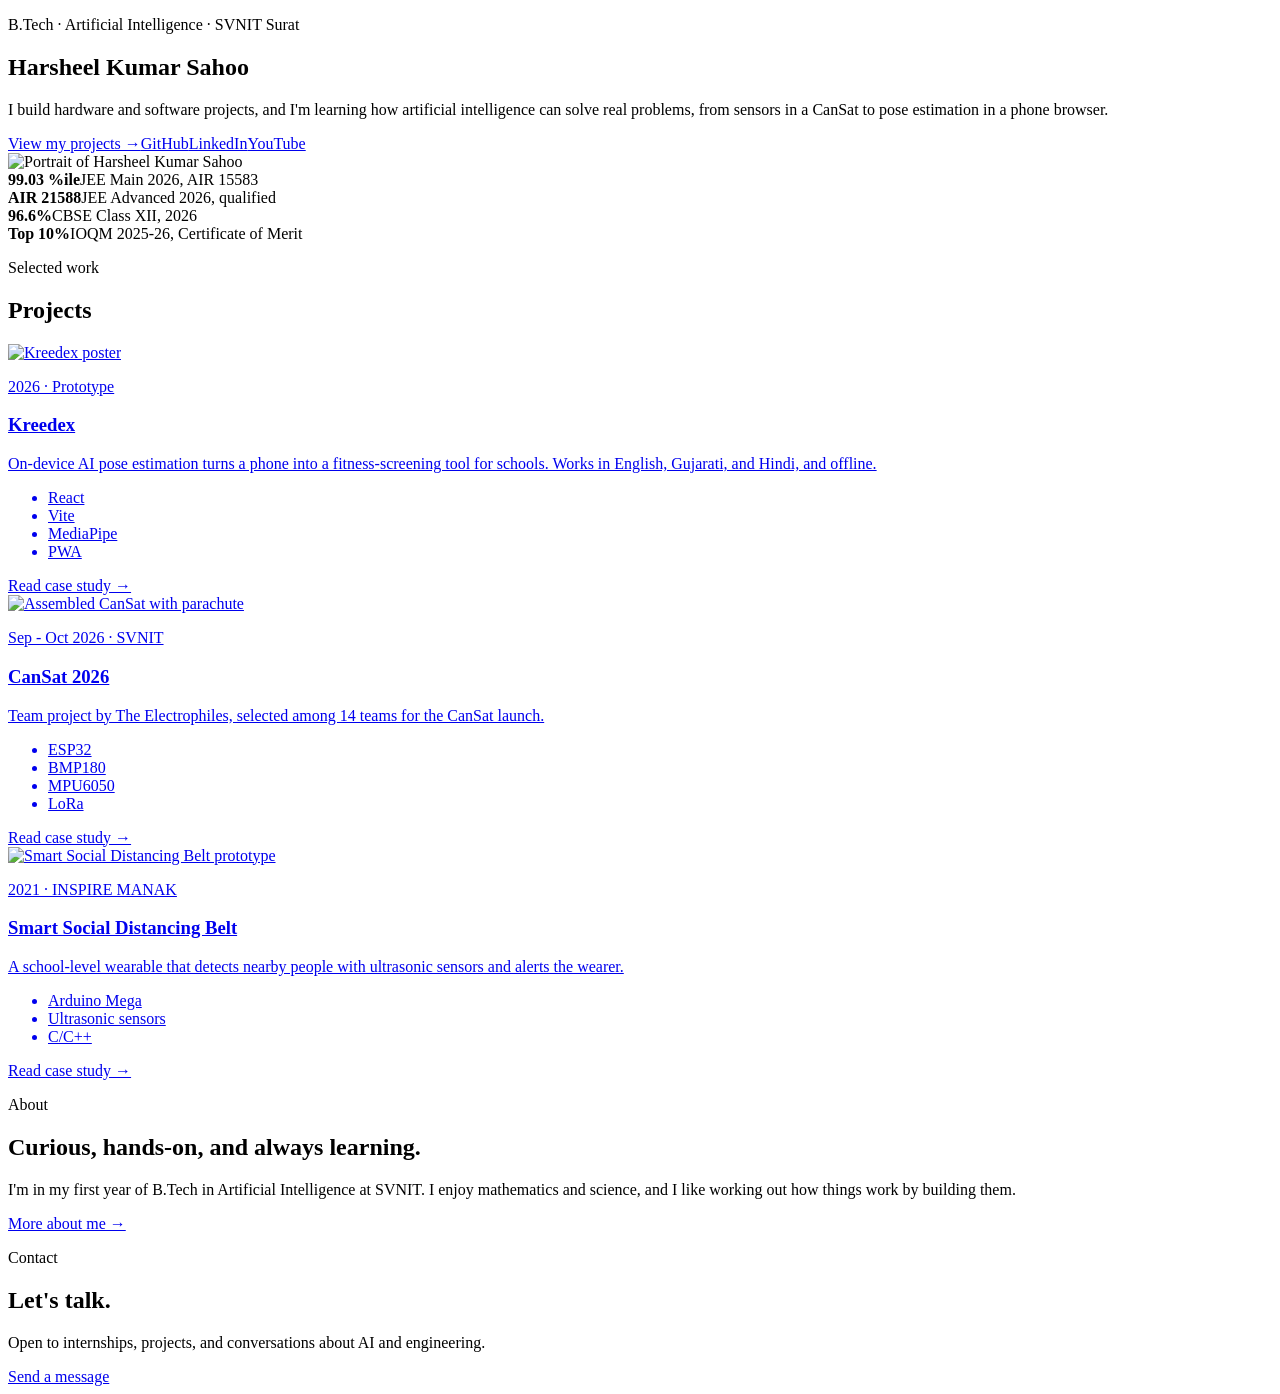
==== index.html @ 99842bb4 "Add files via upload" ====
<!DOCTYPE html>
<html lang="en" data-root="">
<head>
<meta charset="utf-8">
<meta name="viewport" content="width=device-width, initial-scale=1">
<title>Harsheel Kumar Sahoo | AI Engineering Student at SVNIT Surat</title>
<meta name="description" content="Harsheel Kumar Sahoo is a B.Tech Artificial Intelligence student at SVNIT Surat, building hardware and software projects like Kreedex and a CanSat.">
<script type="application/ld+json">{"@context":"https://schema.org","@type":"Person","name":"Harsheel Kumar Sahoo","jobTitle":"B.Tech Artificial Intelligence student","alumniOf":"Sardar Vallabhbhai National Institute of Technology, Surat","sameAs":["https://www.linkedin.com/in/harsheel-kumar-sahoo/","https://github.com/Harsheel-Kumar-Sahoo/","https://www.youtube.com/@harsheelkumarsahoo"]}</script>
<meta name="google-site-verification" content="eUpLSMV9vsDy93OQB8FPY5m4oqE42VmDEpT5PQk1D4w">
<meta property="og:title" content="Harsheel Kumar Sahoo | AI Engineering Student at SVNIT Surat">
<meta property="og:description" content="Harsheel Kumar Sahoo is a B.Tech Artificial Intelligence student at SVNIT Surat, building hardware and software projects like Kreedex and a CanSat.">
<link rel="icon" type="image/png" href="favicon.png">
<link rel="preconnect" href="https://fonts.googleapis.com"><link rel="preconnect" href="https://fonts.gstatic.com" crossorigin>
<link href="https://fonts.googleapis.com/css2?family=Fraunces:opsz,wght@9..144,400;9..144,600;9..144,700&family=Source+Serif+4:ital,opsz,wght@0,8..60,400;0,8..60,600;1,8..60,400&display=swap" rel="stylesheet">
<link rel="stylesheet" href="assets/css/style.css">
<script src="assets/js/site.js"></script>
</head>
<body>
<header id="site-header" class="site"></header>
<main class="wrap">
<section class="hero"><div><p class="eyebrow">B.Tech · Artificial Intelligence · SVNIT Surat</p><h1>Harsheel Kumar Sahoo</h1>
<p class="lead">I build hardware and software projects, and I'm learning how artificial intelligence can solve real problems, from sensors in a CanSat to pose estimation in a phone browser.</p>
<div class="row"><a class="btn primary" href="projects.html">View my projects →</a><a class="btn" href="https://github.com/Harsheel-Kumar-Sahoo/" target="_blank" rel="noopener" data-icon="github">GitHub</a><a class="btn" href="https://www.linkedin.com/in/harsheel-kumar-sahoo/" target="_blank" rel="noopener" data-icon="linkedin">LinkedIn</a><a class="btn" href="https://www.youtube.com/@harsheelkumarsahoo" target="_blank" rel="noopener" data-icon="youtube">YouTube</a></div></div>
<div class="portrait"><img src="assets/img/harsheel.webp" alt="Portrait of Harsheel Kumar Sahoo" width="900" height="1200" fetchpriority="high"></div></section>
<section class="s reveal"><div class="stats"><div class="stat"><b>99.03 %ile</b><span>JEE Main 2026, AIR 15583</span></div><div class="stat"><b>AIR 21588</b><span>JEE Advanced 2026, qualified</span></div><div class="stat"><b>96.6%</b><span>CBSE Class XII, 2026</span></div><div class="stat"><b>Top 10%</b><span>IOQM 2025-26, Certificate of Merit</span></div></div></section>
<section class="s"><p class="eyebrow">Selected work</p><h2>Projects</h2><div class="grid"><a class="card reveal" href="projects/kreedex.html"><img src="assets/img/kreedex-poster.webp" alt="Kreedex poster" loading="lazy" width="1400" height="933"><div class="card-b"><p class="eyebrow">2026 · Prototype</p><h3>Kreedex</h3><p>On-device AI pose estimation turns a phone into a fitness-screening tool for schools. Works in English, Gujarati, and Hindi, and offline.</p><ul class="chips"><li>React</li><li>Vite</li><li>MediaPipe</li><li>PWA</li></ul><span class="more">Read case study →</span></div></a><a class="card reveal" href="projects/cansat.html"><img src="assets/img/cansat-1.webp" alt="Assembled CanSat with parachute" loading="lazy" width="960" height="1280"><div class="card-b"><p class="eyebrow">Sep - Oct 2026 · SVNIT</p><h3>CanSat 2026</h3><p>Team project by The Electrophiles, selected among 14 teams for the CanSat launch.</p><ul class="chips"><li>ESP32</li><li>BMP180</li><li>MPU6050</li><li>LoRa</li></ul><span class="more">Read case study →</span></div></a><a class="card reveal" href="projects/distancing-belt.html"><img src="assets/img/distancing-belt.webp" alt="Smart Social Distancing Belt prototype" loading="lazy" width="1200" height="1200"><div class="card-b"><p class="eyebrow">2021 · INSPIRE MANAK</p><h3>Smart Social Distancing Belt</h3><p>A school-level wearable that detects nearby people with ultrasonic sensors and alerts the wearer.</p><ul class="chips"><li>Arduino Mega</li><li>Ultrasonic sensors</li><li>C/C++</li></ul><span class="more">Read case study →</span></div></a></div></section>
<section class="s split reveal"><div><p class="eyebrow">About</p><h2>Curious, hands-on, and always learning.</h2></div><div class="prose"><p>I'm in my first year of B.Tech in Artificial Intelligence at SVNIT. I enjoy mathematics and science, and I like working out how things work by building them.</p><a class="btn" href="about.html">More about me →</a></div></section>
<section class="s reveal"><p class="eyebrow">Contact</p><h2>Let's talk.</h2><p class="lead">Open to internships, projects, and conversations about AI and engineering.</p><div class="row"><a class="btn primary" href="contact.html" data-icon="mail">Send a message</a></div></section>
</main>
<footer id="site-footer" class="foot"></footer>
</body>
</html>
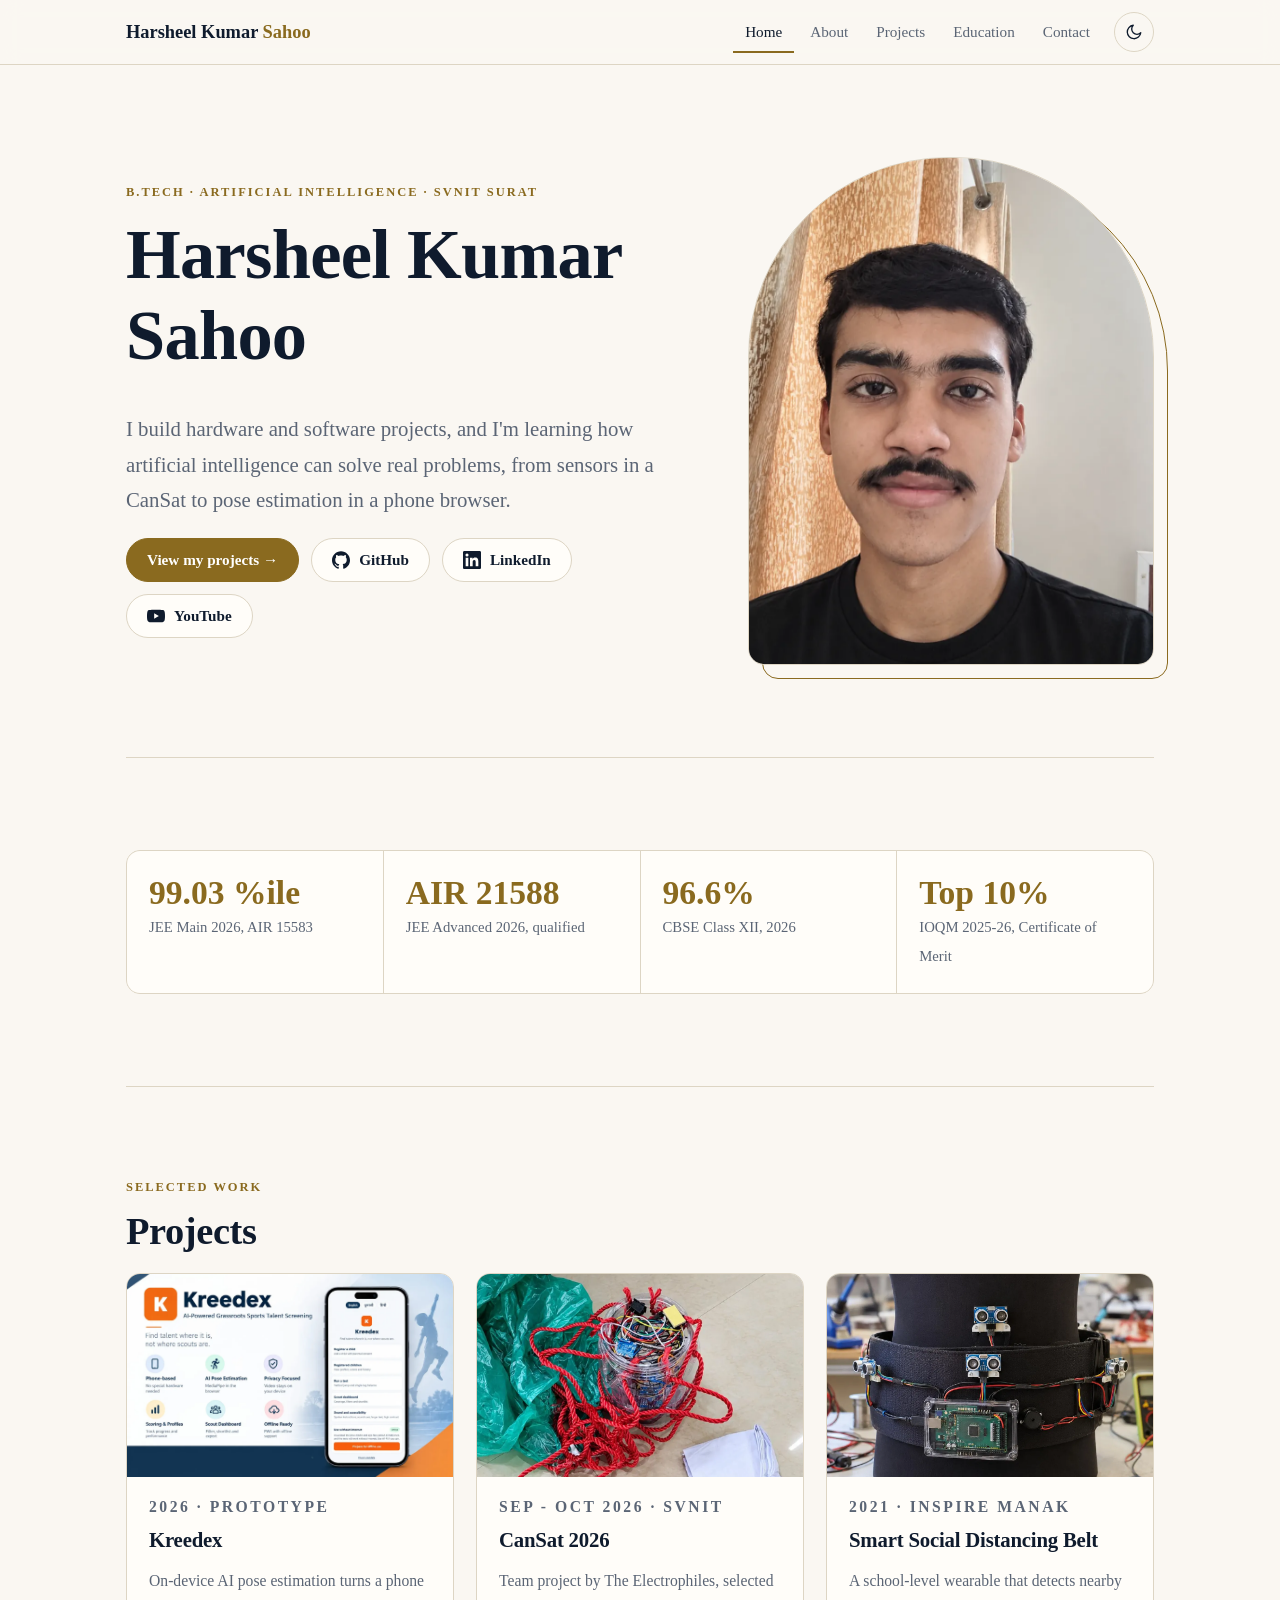
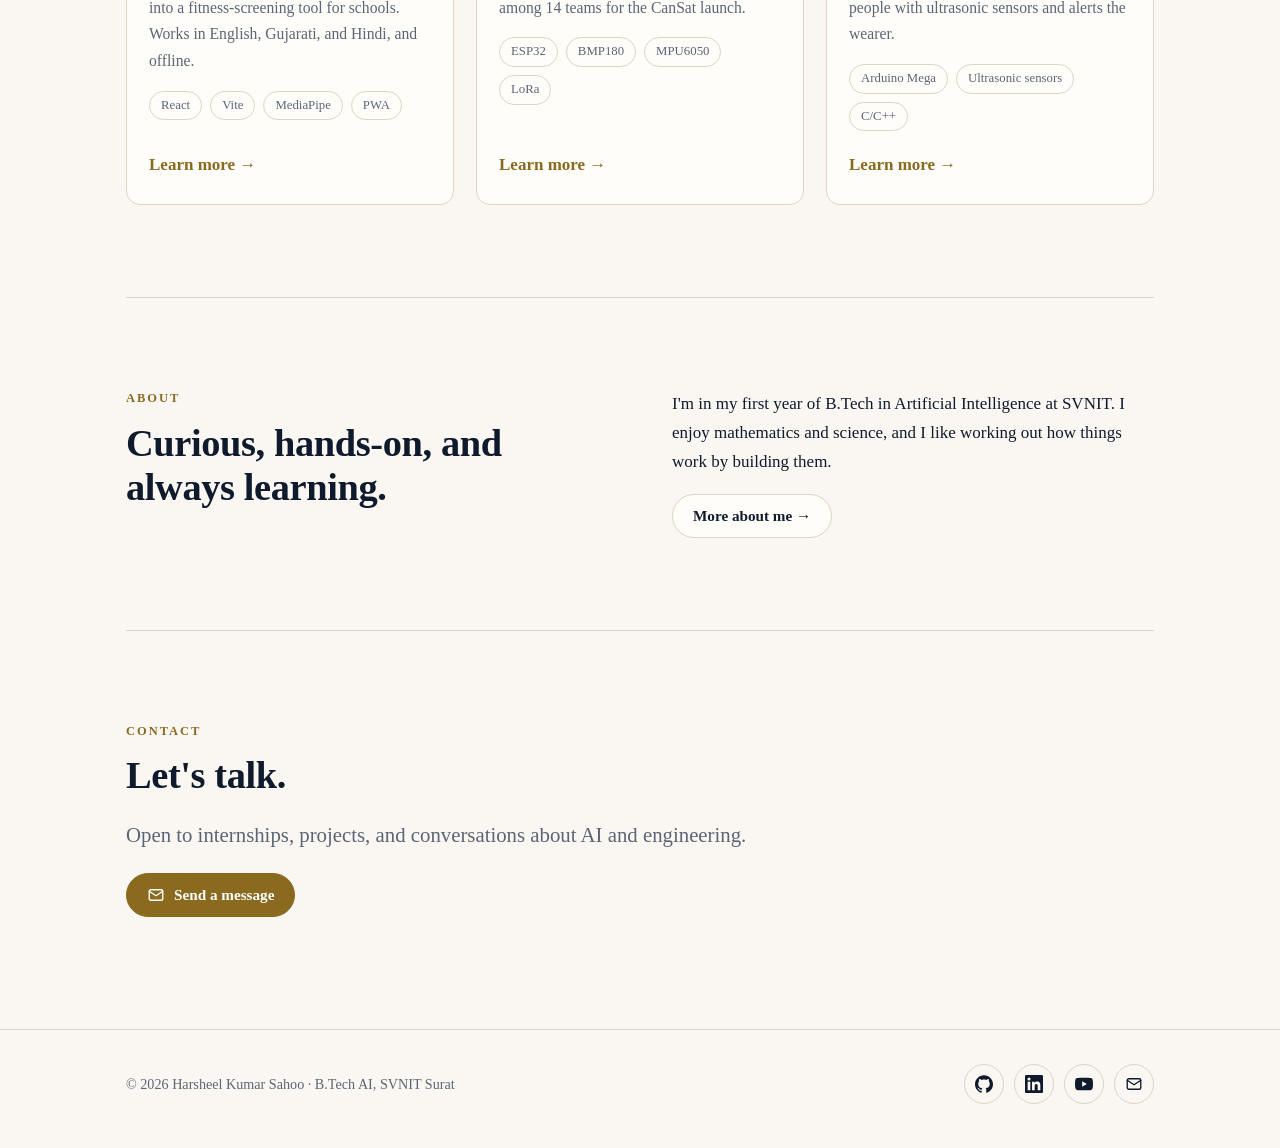
==== commit 3006cdbb: "Update index.html" ====
--- a/index.html
+++ b/index.html
@@ -23,7 +23,8 @@
 <div class="row"><a class="btn primary" href="projects.html">View my projects →</a><a class="btn" href="https://github.com/Harsheel-Kumar-Sahoo/" target="_blank" rel="noopener" data-icon="github">GitHub</a><a class="btn" href="https://www.linkedin.com/in/harsheel-kumar-sahoo/" target="_blank" rel="noopener" data-icon="linkedin">LinkedIn</a><a class="btn" href="https://www.youtube.com/@harsheelkumarsahoo" target="_blank" rel="noopener" data-icon="youtube">YouTube</a></div></div>
 <div class="portrait"><img src="assets/img/harsheel.webp" alt="Portrait of Harsheel Kumar Sahoo" width="900" height="1200" fetchpriority="high"></div></section>
 <section class="s reveal"><div class="stats"><div class="stat"><b>99.03 %ile</b><span>JEE Main 2026, AIR 15583</span></div><div class="stat"><b>AIR 21588</b><span>JEE Advanced 2026, qualified</span></div><div class="stat"><b>96.6%</b><span>CBSE Class XII, 2026</span></div><div class="stat"><b>Top 10%</b><span>IOQM 2025-26, Certificate of Merit</span></div></div></section>
-<section class="s"><p class="eyebrow">Selected work</p><h2>Projects</h2><div class="grid"><a class="card reveal" href="projects/kreedex.html"><img src="assets/img/kreedex-poster.webp" alt="Kreedex poster" loading="lazy" width="1400" height="933"><div class="card-b"><p class="eyebrow">2026 · Prototype</p><h3>Kreedex</h3><p>On-device AI pose estimation turns a phone into a fitness-screening tool for schools. Works in English, Gujarati, and Hindi, and offline.</p><ul class="chips"><li>React</li><li>Vite</li><li>MediaPipe</li><li>PWA</li></ul><span class="more">Read case study →</span></div></a><a class="card reveal" href="projects/cansat.html"><img src="assets/img/cansat-1.webp" alt="Assembled CanSat with parachute" loading="lazy" width="960" height="1280"><div class="card-b"><p class="eyebrow">Sep - Oct 2026 · SVNIT</p><h3>CanSat 2026</h3><p>Team project by The Electrophiles, selected among 14 teams for the CanSat launch.</p><ul class="chips"><li>ESP32</li><li>BMP180</li><li>MPU6050</li><li>LoRa</li></ul><span class="more">Read case study →</span></div></a><a class="card reveal" href="projects/distancing-belt.html"><img src="assets/img/distancing-belt.webp" alt="Smart Social Distancing Belt prototype" loading="lazy" width="1200" height="1200"><div class="card-b"><p class="eyebrow">2021 · INSPIRE MANAK</p><h3>Smart Social Distancing Belt</h3><p>A school-level wearable that detects nearby people with ultrasonic sensors and alerts the wearer.</p><ul class="chips"><li>Arduino Mega</li><li>Ultrasonic sensors</li><li>C/C++</li></ul><span class="more">Read case study →</span></div></a></div></section>
+<section class="s"><p class="eyebrow">Selected work</p><h2>Projects</h2><div class="grid"><a class="card reveal" href="projects/kreedex.html"><img src="assets/img/kreedex-poster.webp" alt="Kreedex poster" loading="lazy" width="1400" height="933"><div class="card-b"><p class="eyebrow">2026 · Prototype</p><h3>Kreedex</h3><p>On-device AI pose estimation turns a phone into a fitness-screening tool for schools. Works in English, Gujarati, and Hindi, and offline.</p><ul class="chips"><li>React</li><li>Vite</li><li>MediaPipe</li><li>PWA</li></ul><span class="more">Learn more →</span></div></a><a class="card reveal" href="projects/cansat.html"><img src="assets/img/cansat-1.webp" alt="Assembled CanSat with parachute" loading="lazy" width="960" height="1280"><div class="card-b"><p class="eyebrow">Sep - Oct 2026 · SVNIT</p><h3>CanSat 2026</h3><p>Team project by The Electrophiles, selected among 14 teams for the CanSat launch.</p><ul class="chips"><li>ESP32</li><li>BMP180</li><li>MPU6050</li><li>LoRa</li></ul><span class="more">Learn more →</span></div></a><a class="card reveal" href="projects/distancing-belt.html"><img src="assets/img/distancing-belt.webp" alt="Smart Social Distancing Belt prototype" loading="lazy" width="1200" height="1200"><div class="card-b"><p class="eyebrow">2021 · INSPIRE MANAK</p><h3>Smart Social Distancing Belt</h3><p>A school-level wearable that detects nearby people with ultrasonic sensors and alerts the wearer.</p><ul class="chips"><li>Arduino Mega</li><li>Ultrasonic sensors</li><li>C/C++</li></ul><span class="more">Learn more →</span></div></a></div></section>
+  
 <section class="s split reveal"><div><p class="eyebrow">About</p><h2>Curious, hands-on, and always learning.</h2></div><div class="prose"><p>I'm in my first year of B.Tech in Artificial Intelligence at SVNIT. I enjoy mathematics and science, and I like working out how things work by building them.</p><a class="btn" href="about.html">More about me →</a></div></section>
 <section class="s reveal"><p class="eyebrow">Contact</p><h2>Let's talk.</h2><p class="lead">Open to internships, projects, and conversations about AI and engineering.</p><div class="row"><a class="btn primary" href="contact.html" data-icon="mail">Send a message</a></div></section>
 </main>
--- a/assets/css/style.css
+++ b/assets/css/style.css
@@ -0,0 +1,105 @@
+:root{--bg:#faf7f2;--bg2:#f2ede3;--ink:#0f1b2d;--muted:#5b6575;--line:#ddd5c4;--accent:#8a6a1f;--accent-ink:#fff;--card:#fffdf9;--radius:14px;--max:1100px;--serif:'Fraunces',Georgia,serif;--text:'Source Serif 4',Georgia,serif}
+[data-theme=dark]{--bg:#0b1322;--bg2:#101a2e;--ink:#ece7dc;--muted:#a3adbd;--line:#243049;--accent:#d6b363;--accent-ink:#1a1405;--card:#111b2f}
+*{box-sizing:border-box}
+html{scroll-behavior:smooth;-webkit-text-size-adjust:100%;scroll-padding-top:80px}
+body{margin:0;background:var(--bg);color:var(--ink);font:1.0625rem/1.7 var(--text);-webkit-font-smoothing:antialiased}
+img{max-width:100%;display:block;height:auto}
+a{color:inherit}
+h1,h2,h3{font-family:var(--serif);line-height:1.15;letter-spacing:-.01em;font-weight:600;margin:0 0 .5em}
+h1{font-size:clamp(2.4rem,6vw,4.4rem)}h2{font-size:clamp(1.7rem,3.4vw,2.4rem)}h3{font-size:1.3rem}
+p{margin:0 0 1em}
+.wrap{max-width:var(--max);margin:0 auto;padding:0 clamp(18px,4vw,36px)}
+.eyebrow{font:600 .78rem/1.3 var(--text);letter-spacing:.16em;text-transform:uppercase;color:var(--accent);margin:0 0 14px}
+.muted{color:var(--muted)}
+.lead{font-size:clamp(1.1rem,2vw,1.3rem);color:var(--muted);max-width:36em}
+section.s{padding:clamp(48px,8vw,92px) 0;border-top:1px solid var(--line)}
+.ph{padding:clamp(40px,7vw,80px) 0 clamp(24px,4vw,40px)}
+.site{position:sticky;top:0;z-index:50;background:var(--bg);background:color-mix(in srgb,var(--bg) 88%,transparent);-webkit-backdrop-filter:blur(10px);backdrop-filter:blur(10px);border-bottom:1px solid var(--line)}
+.bar{display:flex;align-items:center;gap:12px;height:64px}
+.brand{font:700 1.15rem var(--serif);text-decoration:none;margin-right:auto}
+.brand span{color:var(--accent)}
+.links{display:flex;gap:4px}
+.links a{padding:8px 12px;text-decoration:none;font-size:.95rem;color:var(--muted)}
+.links a:hover,.links a[aria-current]{color:var(--ink)}
+.links a[aria-current]{box-shadow:inset 0 -2px 0 var(--accent)}
+.icon-btn{width:40px;height:40px;border:1px solid var(--line);background:none;color:var(--ink);border-radius:50%;display:grid;place-items:center;cursor:pointer}
+#burger{display:none}
+.ic{width:18px;height:18px;flex:none}
+.btn{display:inline-flex;align-items:center;gap:9px;padding:12px 20px;border:1px solid var(--line);border-radius:999px;text-decoration:none;font:600 .95rem var(--text);background:var(--card);color:var(--ink);cursor:pointer;transition:.2s}
+.btn:hover{border-color:var(--accent);transform:translateY(-1px)}
+.btn.primary{background:var(--accent);border-color:var(--accent);color:var(--accent-ink)}
+.row{display:flex;flex-wrap:wrap;gap:12px}
+a:focus-visible,button:focus-visible,input:focus-visible,textarea:focus-visible{outline:2px solid var(--accent);outline-offset:2px}
+.hero{display:grid;grid-template-columns:1.15fr .85fr;gap:clamp(28px,6vw,72px);align-items:center;padding:clamp(40px,8vw,92px) 0}
+.portrait{position:relative;isolation:isolate;max-width:420px;width:100%;justify-self:end}
+.portrait img{width:100%;aspect-ratio:4/5;object-fit:cover;object-position:50% 22%;border-radius:200px 200px 16px 16px;border:1px solid var(--line)}
+.portrait::after{content:"";position:absolute;inset:14px -14px -14px 14px;border:1.5px solid var(--accent);border-radius:200px 200px 16px 16px;z-index:-1}
+.stats{display:grid;grid-template-columns:repeat(auto-fit,minmax(190px,1fr));gap:1px;background:var(--line);border:1px solid var(--line);border-radius:var(--radius);overflow:hidden}
+.stat{background:var(--card);padding:22px}
+.stat b{display:block;font:600 clamp(1.5rem,3vw,2.1rem) var(--serif);color:var(--accent);line-height:1.2}
+.stat span{font-size:.92rem;color:var(--muted)}
+.grid{display:grid;grid-template-columns:repeat(auto-fit,minmax(min(100%,300px),1fr));gap:22px}
+.card{display:flex;flex-direction:column;background:var(--card);border:1px solid var(--line);border-radius:var(--radius);overflow:hidden;text-decoration:none;transition:.25s}
+.card:hover{transform:translateY(-4px);box-shadow:0 18px 40px -22px rgba(15,27,45,.45);border-color:var(--accent)}
+.card img{width:100%;aspect-ratio:16/10;object-fit:cover;background:var(--bg2)}
+.card-b{padding:20px 22px 24px;display:flex;flex-direction:column;gap:6px;flex:1}
+.card-b p{margin:0;color:var(--muted);font-size:.98rem}
+.card-b .eyebrow{margin-bottom:4px}
+.more{margin-top:auto;padding-top:14px;font-weight:600;color:var(--accent)}
+.chips{display:flex;flex-wrap:wrap;gap:8px;list-style:none;padding:0;margin:10px 0 0}
+.chips li{font-size:.8rem;padding:3px 11px;border:1px solid var(--line);border-radius:999px;color:var(--muted);background:var(--card)}
+.tl{border-left:1.5px solid var(--line);margin-left:6px;padding-left:28px}
+.tl-i{position:relative;padding-bottom:34px}
+.tl-i::before{content:"";position:absolute;left:-36px;top:9px;width:15px;height:15px;border-radius:50%;background:var(--bg);border:2px solid var(--accent)}
+.tl-i h3{margin-bottom:2px}
+.tl-i ul{padding-left:1.2em;margin:8px 0 0}
+.split{display:grid;grid-template-columns:1fr 1fr;gap:clamp(24px,5vw,64px);align-items:start}
+.prose{max-width:68ch}
+.prose ul{padding-left:1.2em}.prose li{margin-bottom:.5em}
+.meta{display:grid;grid-template-columns:repeat(auto-fit,minmax(170px,1fr));gap:18px;margin:28px 0;padding:20px 0;border-block:1px solid var(--line)}
+.meta dt{font:600 .74rem var(--text);letter-spacing:.14em;text-transform:uppercase;color:var(--accent)}
+.meta dd{margin:4px 0 0}
+.note{border-left:3px solid var(--accent);background:var(--bg2);padding:14px 18px;border-radius:0 10px 10px 0;color:var(--muted);margin:0}
+.back{display:inline-block;margin-bottom:22px;color:var(--muted);text-decoration:none;font-weight:600}
+.back:hover{color:var(--accent)}
+.hero-img{width:100%;border-radius:var(--radius);border:1px solid var(--line);cursor:zoom-in;background:var(--bg2)}
+.hero-img.narrow{max-width:520px}
+.spec{display:grid;grid-template-columns:repeat(auto-fit,minmax(min(100%,260px),1fr));gap:14px}
+.spec div{padding:14px 16px;background:var(--card);border:1px solid var(--line);border-radius:10px}
+.spec b{display:block;font-family:var(--serif)}
+.spec span{font-size:.93rem;color:var(--muted)}
+.sk h3{font-size:1.05rem;margin-bottom:0}
+.gallery{display:grid;grid-template-columns:repeat(auto-fill,minmax(min(100%,240px),1fr));gap:16px}
+.gallery figure{margin:0}
+.gallery img{width:100%;aspect-ratio:4/3;object-fit:cover;border-radius:10px;border:1px solid var(--line);cursor:zoom-in;background:var(--bg2)}
+.gallery.phones{grid-template-columns:repeat(auto-fill,minmax(min(46%,200px),1fr))}
+.gallery.phones img{aspect-ratio:1/2;object-fit:contain;background:transparent;border:0}
+.gallery figcaption{font-size:.88rem;color:var(--muted);margin-top:6px}
+.pager{display:flex;justify-content:space-between;gap:16px;flex-wrap:wrap}
+.lb{position:fixed;inset:0;background:rgba(8,12,20,.93);display:none;place-items:center;z-index:100;padding:20px;cursor:zoom-out}
+.lb.on{display:grid}
+.lb figure{margin:0;max-width:min(1100px,100%);text-align:center}
+.lb img{max-height:82vh;width:auto;margin:auto;border-radius:8px}
+.lb figcaption{color:#e8e2d4;margin-top:10px;font-size:.95rem}
+form.contact{display:grid;gap:16px}
+label{font-weight:600;font-size:.92rem;display:grid;gap:6px}
+input,textarea{font:inherit;padding:13px 14px;border:1px solid var(--line);border-radius:10px;background:var(--card);color:var(--ink);width:100%}
+textarea{min-height:150px;resize:vertical}
+.hp{position:absolute;left:-9999px;height:0;overflow:hidden}
+#status{min-height:1.5em;font-size:.95rem;margin:0}
+.foot{border-top:1px solid var(--line);padding:34px 0 44px;margin-top:20px}
+.foot .wrap{display:flex;flex-wrap:wrap;gap:18px;justify-content:space-between;align-items:center}
+.foot small{color:var(--muted)}
+.soc{display:flex;gap:10px}
+.soc a{width:40px;height:40px;border:1px solid var(--line);border-radius:50%;display:grid;place-items:center;transition:.2s}
+.soc a:hover{border-color:var(--accent);color:var(--accent)}
+@media (prefers-reduced-motion:no-preference){.js .reveal{opacity:0;transform:translateY(14px);transition:opacity .6s ease,transform .6s ease}.js .reveal.in{opacity:1;transform:none}}
+@media (max-width:820px){.hero{grid-template-columns:1fr}.portrait{order:-1;max-width:290px;justify-self:start}.split{grid-template-columns:1fr}}
+@media (max-width:760px){body{font-size:1rem}#burger{display:grid}
+.links{display:none;position:absolute;left:0;right:0;top:64px;flex-direction:column;gap:0;background:var(--bg);border-bottom:1px solid var(--line);padding:6px clamp(18px,4vw,36px) 12px}
+.site.open .links{display:flex}
+.links a{padding:14px 4px;font-size:1rem;border-bottom:1px solid var(--line)}
+.links a:last-child{border-bottom:0}
+.links a[aria-current]{box-shadow:none;color:var(--accent)}
+.row .btn{flex:1 1 auto;justify-content:center}}
+.brand{white-space:nowrap;font-size:clamp(1rem,4.5vw,1.15rem)}
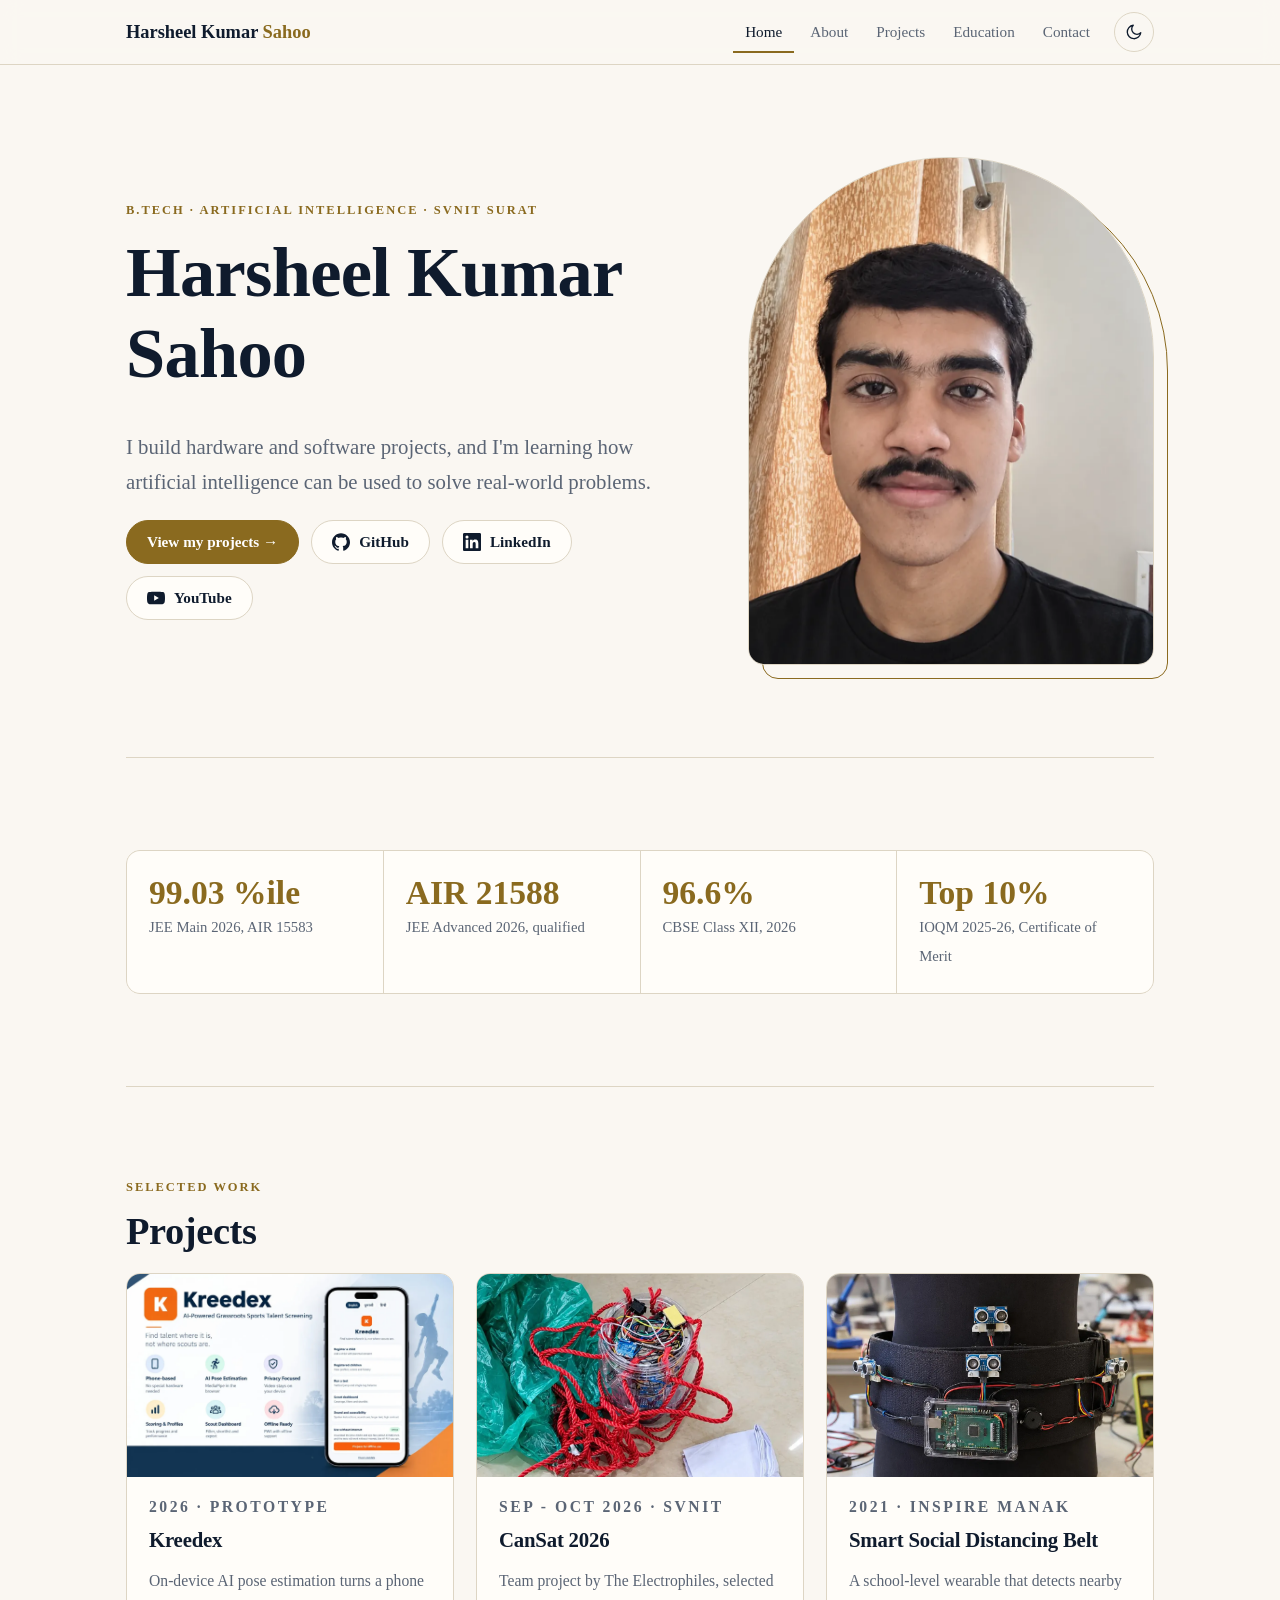
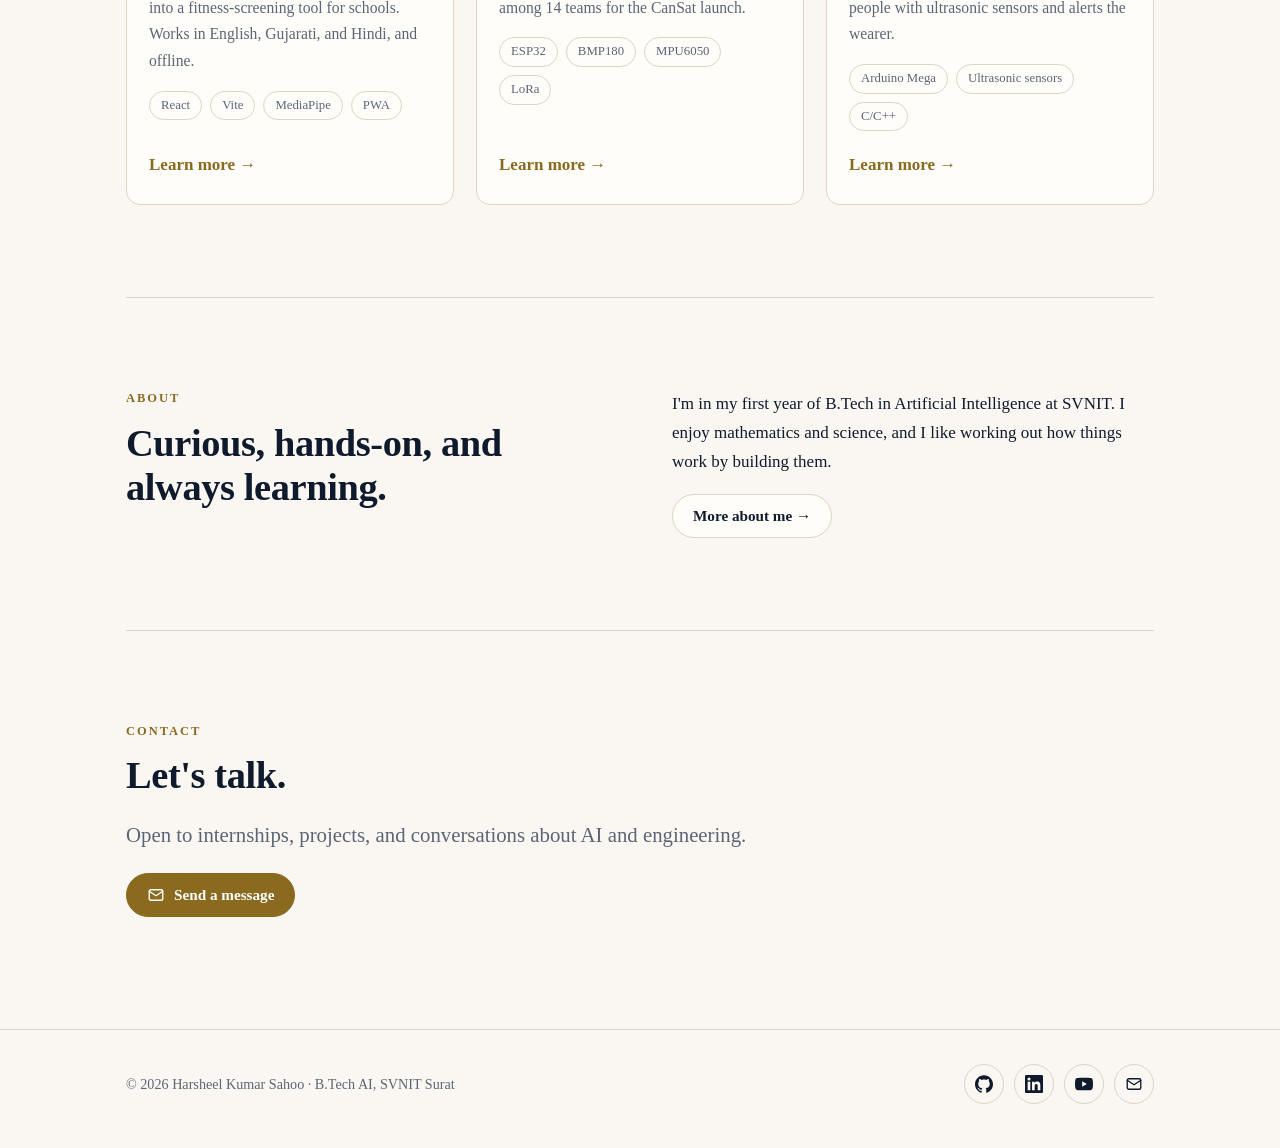
==== commit a9cf521a: "Update index.html" ====
--- a/index.html
+++ b/index.html
@@ -9,6 +9,7 @@
 <meta name="google-site-verification" content="eUpLSMV9vsDy93OQB8FPY5m4oqE42VmDEpT5PQk1D4w">
 <meta property="og:title" content="Harsheel Kumar Sahoo | AI Engineering Student at SVNIT Surat">
 <meta property="og:description" content="Harsheel Kumar Sahoo is a B.Tech Artificial Intelligence student at SVNIT Surat, building hardware and software projects like Kreedex and a CanSat.">
+<link rel="icon" type="image/svg+xml" href="favicon.svg">
 <link rel="icon" type="image/png" href="favicon.png">
 <link rel="preconnect" href="https://fonts.googleapis.com"><link rel="preconnect" href="https://fonts.gstatic.com" crossorigin>
 <link href="https://fonts.googleapis.com/css2?family=Fraunces:opsz,wght@9..144,400;9..144,600;9..144,700&family=Source+Serif+4:ital,opsz,wght@0,8..60,400;0,8..60,600;1,8..60,400&display=swap" rel="stylesheet">
@@ -19,7 +20,7 @@
 <header id="site-header" class="site"></header>
 <main class="wrap">
 <section class="hero"><div><p class="eyebrow">B.Tech · Artificial Intelligence · SVNIT Surat</p><h1>Harsheel Kumar Sahoo</h1>
-<p class="lead">I build hardware and software projects, and I'm learning how artificial intelligence can solve real problems, from sensors in a CanSat to pose estimation in a phone browser.</p>
+<p class="lead">I build hardware and software projects, and I'm learning how artificial intelligence can be used to solve real-world problems.</p>
 <div class="row"><a class="btn primary" href="projects.html">View my projects →</a><a class="btn" href="https://github.com/Harsheel-Kumar-Sahoo/" target="_blank" rel="noopener" data-icon="github">GitHub</a><a class="btn" href="https://www.linkedin.com/in/harsheel-kumar-sahoo/" target="_blank" rel="noopener" data-icon="linkedin">LinkedIn</a><a class="btn" href="https://www.youtube.com/@harsheelkumarsahoo" target="_blank" rel="noopener" data-icon="youtube">YouTube</a></div></div>
 <div class="portrait"><img src="assets/img/harsheel.webp" alt="Portrait of Harsheel Kumar Sahoo" width="900" height="1200" fetchpriority="high"></div></section>
 <section class="s reveal"><div class="stats"><div class="stat"><b>99.03 %ile</b><span>JEE Main 2026, AIR 15583</span></div><div class="stat"><b>AIR 21588</b><span>JEE Advanced 2026, qualified</span></div><div class="stat"><b>96.6%</b><span>CBSE Class XII, 2026</span></div><div class="stat"><b>Top 10%</b><span>IOQM 2025-26, Certificate of Merit</span></div></div></section>
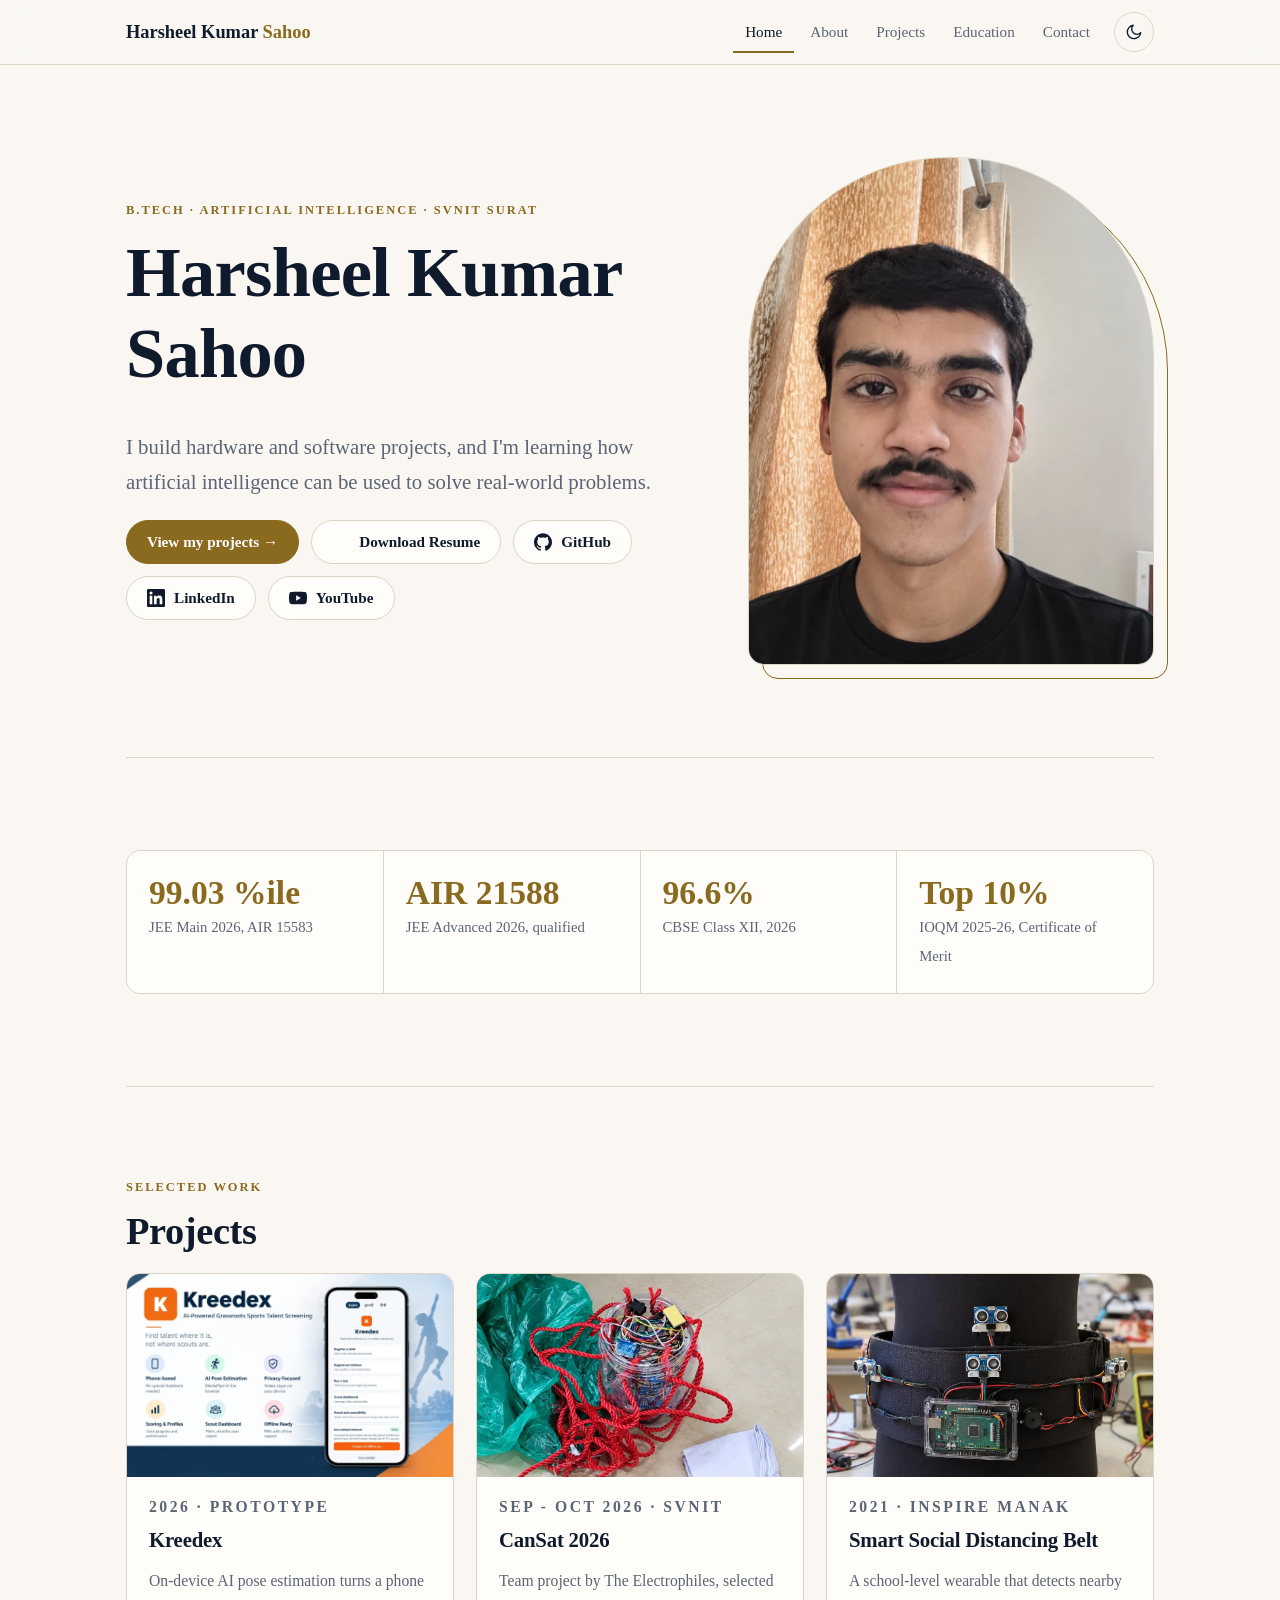
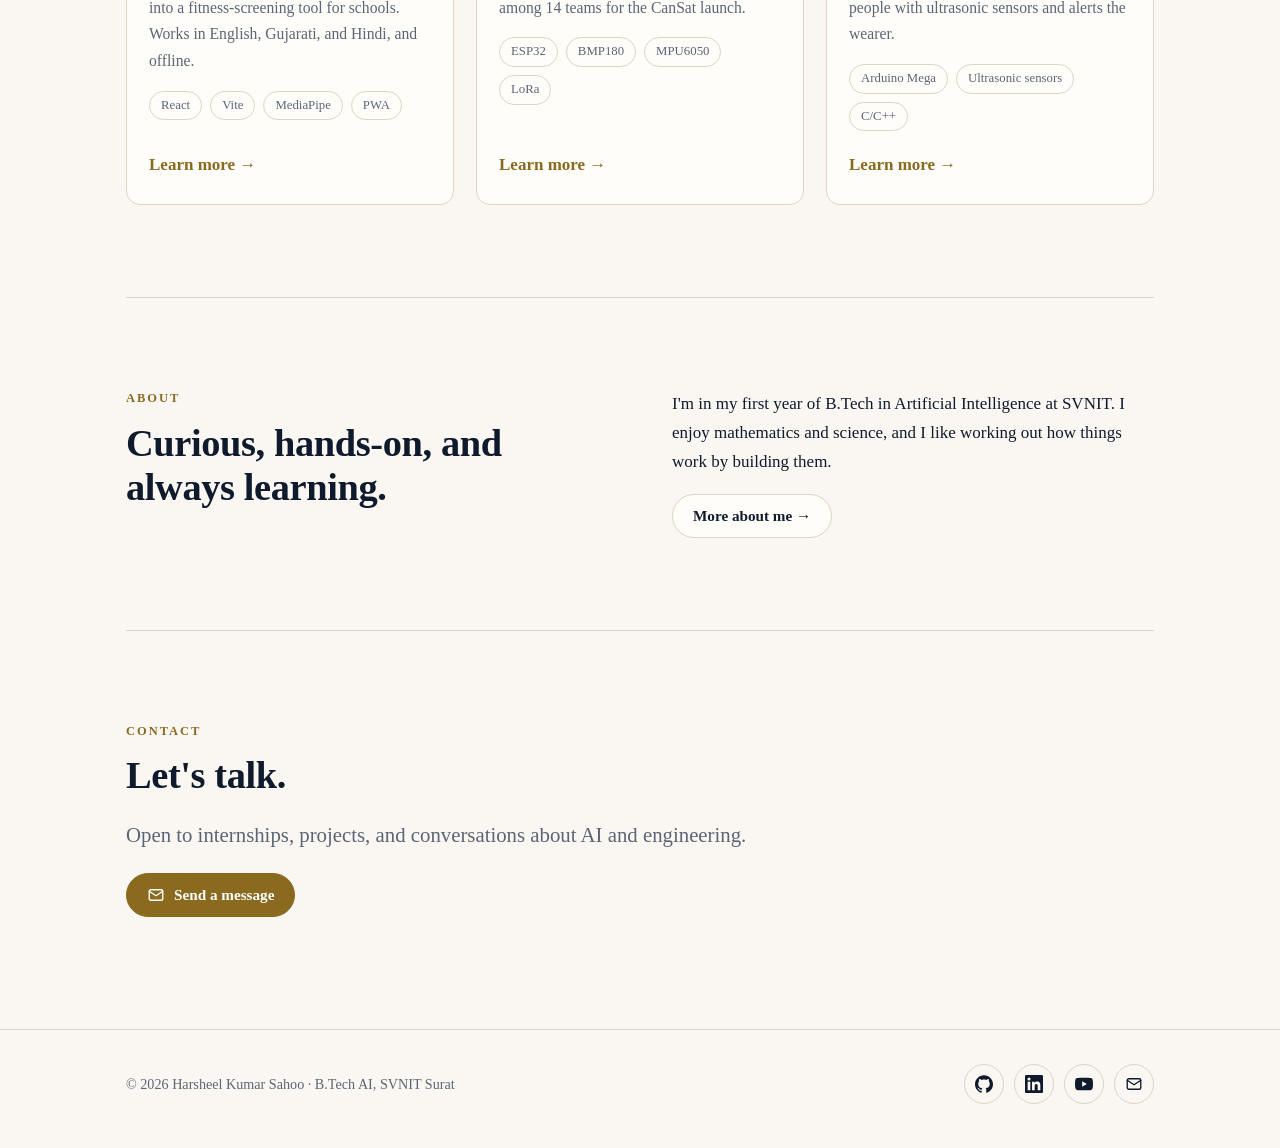
==== commit d73e1783: "Update index.html" ====
--- a/index.html
+++ b/index.html
@@ -4,11 +4,11 @@
 <meta charset="utf-8">
 <meta name="viewport" content="width=device-width, initial-scale=1">
 <title>Harsheel Kumar Sahoo | AI Engineering Student at SVNIT Surat</title>
-<meta name="description" content="Harsheel Kumar Sahoo is a B.Tech Artificial Intelligence student at SVNIT Surat, building hardware and software projects like Kreedex and a CanSat.">
+<meta name="description" content="Harsheel Kumar Sahoo is a B.Tech Artificial Intelligence student at SVNIT Surat, building hardware and software projects.">
 <script type="application/ld+json">{"@context":"https://schema.org","@type":"Person","name":"Harsheel Kumar Sahoo","jobTitle":"B.Tech Artificial Intelligence student","alumniOf":"Sardar Vallabhbhai National Institute of Technology, Surat","sameAs":["https://www.linkedin.com/in/harsheel-kumar-sahoo/","https://github.com/Harsheel-Kumar-Sahoo/","https://www.youtube.com/@harsheelkumarsahoo"]}</script>
 <meta name="google-site-verification" content="eUpLSMV9vsDy93OQB8FPY5m4oqE42VmDEpT5PQk1D4w">
 <meta property="og:title" content="Harsheel Kumar Sahoo | AI Engineering Student at SVNIT Surat">
-<meta property="og:description" content="Harsheel Kumar Sahoo is a B.Tech Artificial Intelligence student at SVNIT Surat, building hardware and software projects like Kreedex and a CanSat.">
+<meta property="og:description" content="Harsheel Kumar Sahoo is a B.Tech Artificial Intelligence student at SVNIT Surat, building hardware and software projects.">
 <link rel="icon" type="image/svg+xml" href="favicon.svg">
 <link rel="icon" type="image/png" href="favicon.png">
 <link rel="preconnect" href="https://fonts.googleapis.com"><link rel="preconnect" href="https://fonts.gstatic.com" crossorigin>
@@ -21,11 +21,10 @@
 <main class="wrap">
 <section class="hero"><div><p class="eyebrow">B.Tech · Artificial Intelligence · SVNIT Surat</p><h1>Harsheel Kumar Sahoo</h1>
 <p class="lead">I build hardware and software projects, and I'm learning how artificial intelligence can be used to solve real-world problems.</p>
-<div class="row"><a class="btn primary" href="projects.html">View my projects →</a><a class="btn" href="https://github.com/Harsheel-Kumar-Sahoo/" target="_blank" rel="noopener" data-icon="github">GitHub</a><a class="btn" href="https://www.linkedin.com/in/harsheel-kumar-sahoo/" target="_blank" rel="noopener" data-icon="linkedin">LinkedIn</a><a class="btn" href="https://www.youtube.com/@harsheelkumarsahoo" target="_blank" rel="noopener" data-icon="youtube">YouTube</a></div></div>
+<div class="row"><a class="btn primary" href="projects.html">View my projects →</a><a class="btn" href="assets/Harsheel-Kumar-Sahoo-Resume.pdf" download data-icon="download">Download Resume</a><a class="btn" href="https://github.com/Harsheel-Kumar-Sahoo/" target="_blank" rel="noopener" data-icon="github">GitHub</a><a class="btn" href="https://www.linkedin.com/in/harsheel-kumar-sahoo/" target="_blank" rel="noopener" data-icon="linkedin">LinkedIn</a><a class="btn" href="https://www.youtube.com/@harsheelkumarsahoo" target="_blank" rel="noopener" data-icon="youtube">YouTube</a></div></div>
 <div class="portrait"><img src="assets/img/harsheel.webp" alt="Portrait of Harsheel Kumar Sahoo" width="900" height="1200" fetchpriority="high"></div></section>
 <section class="s reveal"><div class="stats"><div class="stat"><b>99.03 %ile</b><span>JEE Main 2026, AIR 15583</span></div><div class="stat"><b>AIR 21588</b><span>JEE Advanced 2026, qualified</span></div><div class="stat"><b>96.6%</b><span>CBSE Class XII, 2026</span></div><div class="stat"><b>Top 10%</b><span>IOQM 2025-26, Certificate of Merit</span></div></div></section>
 <section class="s"><p class="eyebrow">Selected work</p><h2>Projects</h2><div class="grid"><a class="card reveal" href="projects/kreedex.html"><img src="assets/img/kreedex-poster.webp" alt="Kreedex poster" loading="lazy" width="1400" height="933"><div class="card-b"><p class="eyebrow">2026 · Prototype</p><h3>Kreedex</h3><p>On-device AI pose estimation turns a phone into a fitness-screening tool for schools. Works in English, Gujarati, and Hindi, and offline.</p><ul class="chips"><li>React</li><li>Vite</li><li>MediaPipe</li><li>PWA</li></ul><span class="more">Learn more →</span></div></a><a class="card reveal" href="projects/cansat.html"><img src="assets/img/cansat-1.webp" alt="Assembled CanSat with parachute" loading="lazy" width="960" height="1280"><div class="card-b"><p class="eyebrow">Sep - Oct 2026 · SVNIT</p><h3>CanSat 2026</h3><p>Team project by The Electrophiles, selected among 14 teams for the CanSat launch.</p><ul class="chips"><li>ESP32</li><li>BMP180</li><li>MPU6050</li><li>LoRa</li></ul><span class="more">Learn more →</span></div></a><a class="card reveal" href="projects/distancing-belt.html"><img src="assets/img/distancing-belt.webp" alt="Smart Social Distancing Belt prototype" loading="lazy" width="1200" height="1200"><div class="card-b"><p class="eyebrow">2021 · INSPIRE MANAK</p><h3>Smart Social Distancing Belt</h3><p>A school-level wearable that detects nearby people with ultrasonic sensors and alerts the wearer.</p><ul class="chips"><li>Arduino Mega</li><li>Ultrasonic sensors</li><li>C/C++</li></ul><span class="more">Learn more →</span></div></a></div></section>
-  
 <section class="s split reveal"><div><p class="eyebrow">About</p><h2>Curious, hands-on, and always learning.</h2></div><div class="prose"><p>I'm in my first year of B.Tech in Artificial Intelligence at SVNIT. I enjoy mathematics and science, and I like working out how things work by building them.</p><a class="btn" href="about.html">More about me →</a></div></section>
 <section class="s reveal"><p class="eyebrow">Contact</p><h2>Let's talk.</h2><p class="lead">Open to internships, projects, and conversations about AI and engineering.</p><div class="row"><a class="btn primary" href="contact.html" data-icon="mail">Send a message</a></div></section>
 </main>
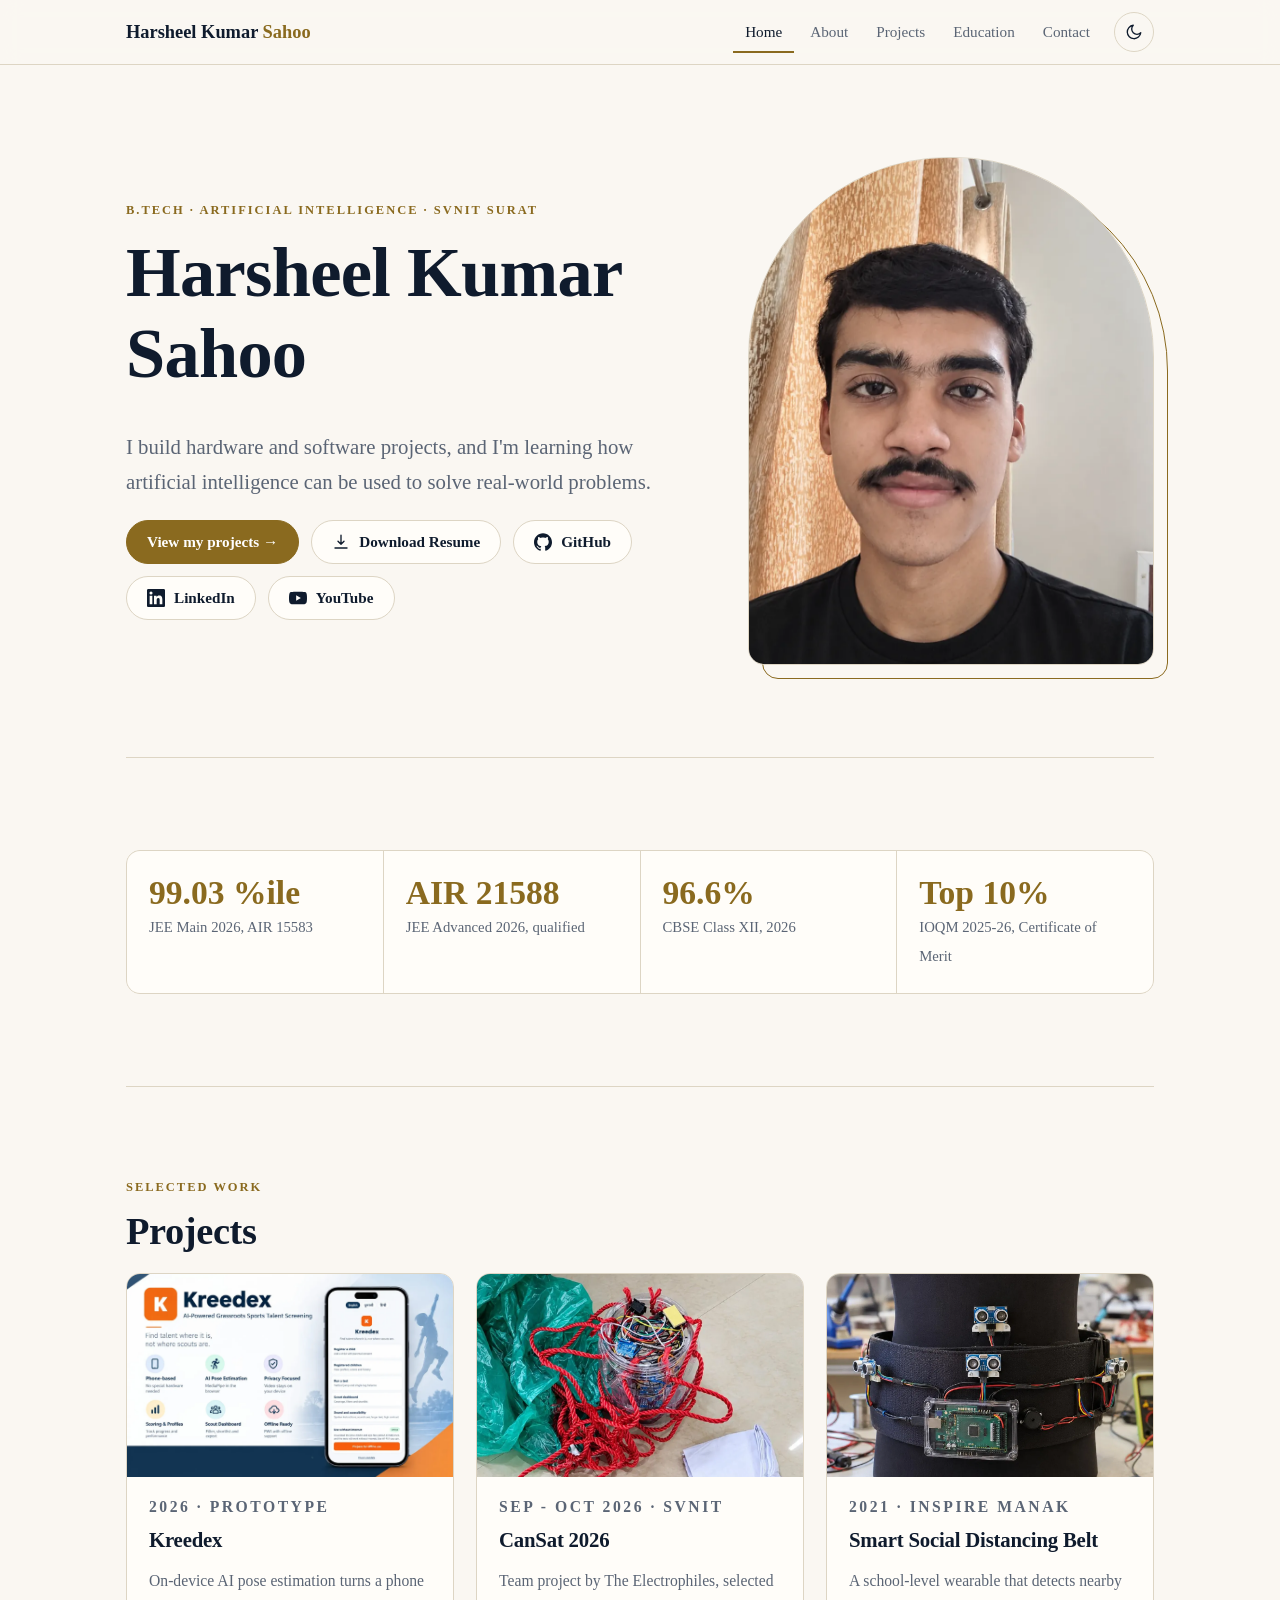
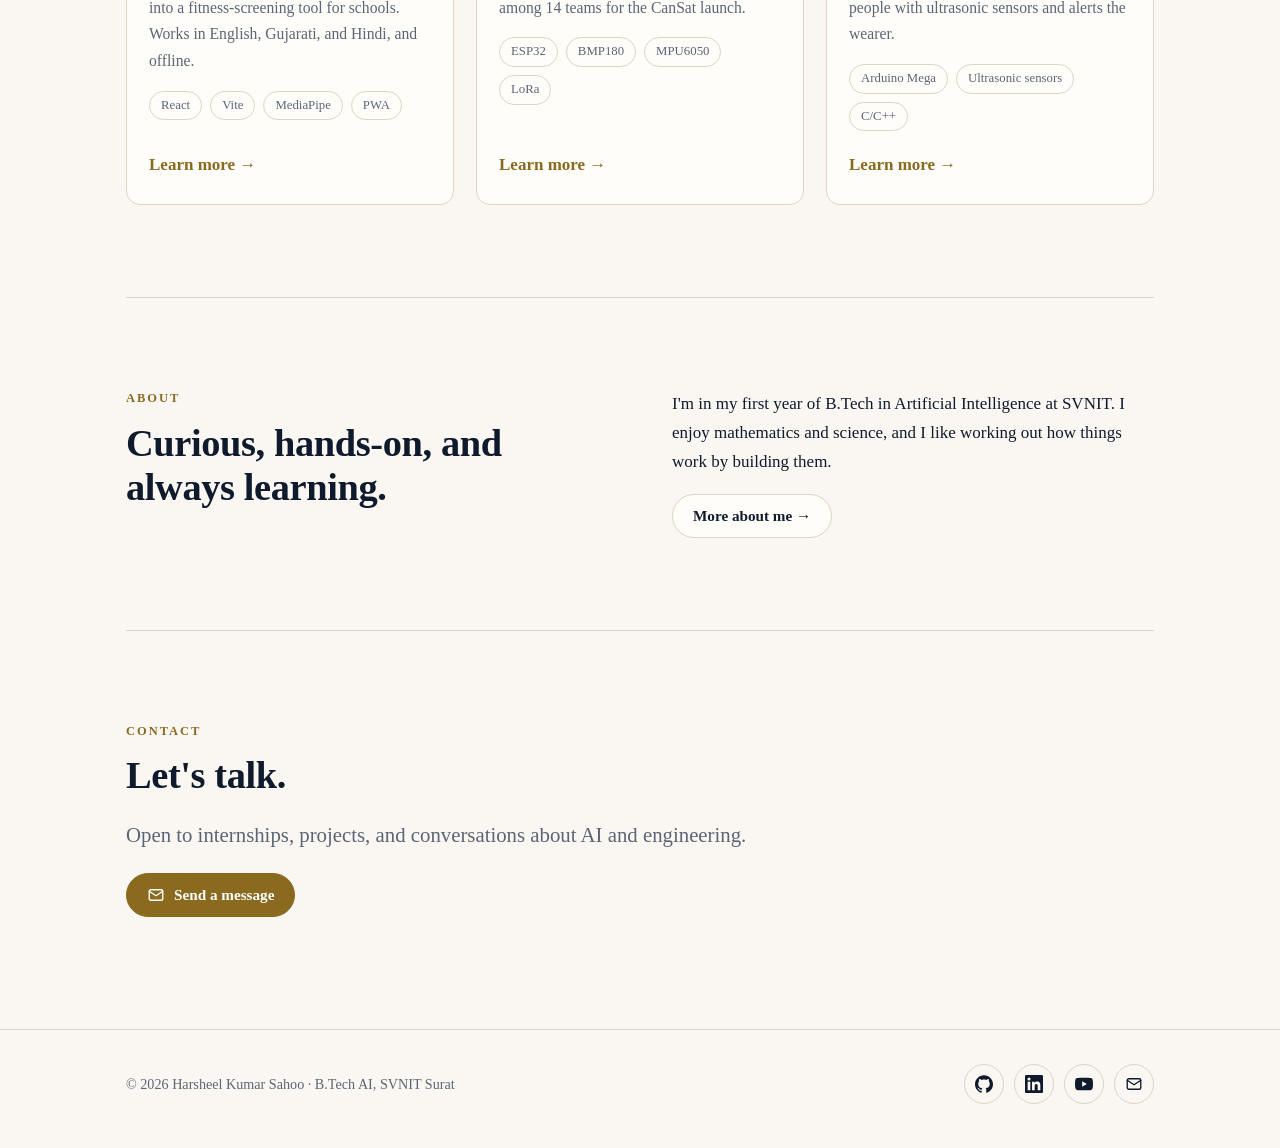
==== commit cc9ad15c: "Update index.html" ====
--- a/index.html
+++ b/index.html
@@ -9,6 +9,12 @@
 <meta name="google-site-verification" content="eUpLSMV9vsDy93OQB8FPY5m4oqE42VmDEpT5PQk1D4w">
 <meta property="og:title" content="Harsheel Kumar Sahoo | AI Engineering Student at SVNIT Surat">
 <meta property="og:description" content="Harsheel Kumar Sahoo is a B.Tech Artificial Intelligence student at SVNIT Surat, building hardware and software projects.">
+<meta property="og:type" content="website">
+<meta property="og:image" content="https://harsheel.vercel.app/assets/img/og-image.jpg">
+<meta property="og:image:width" content="1200">
+<meta property="og:image:height" content="630">
+<meta property="og:image:alt" content="Harsheel Kumar Sahoo, projects in AI, embedded systems and software">
+<meta name="twitter:card" content="summary_large_image">
 <link rel="icon" type="image/svg+xml" href="favicon.svg">
 <link rel="icon" type="image/png" href="favicon.png">
 <link rel="preconnect" href="https://fonts.googleapis.com"><link rel="preconnect" href="https://fonts.gstatic.com" crossorigin>
